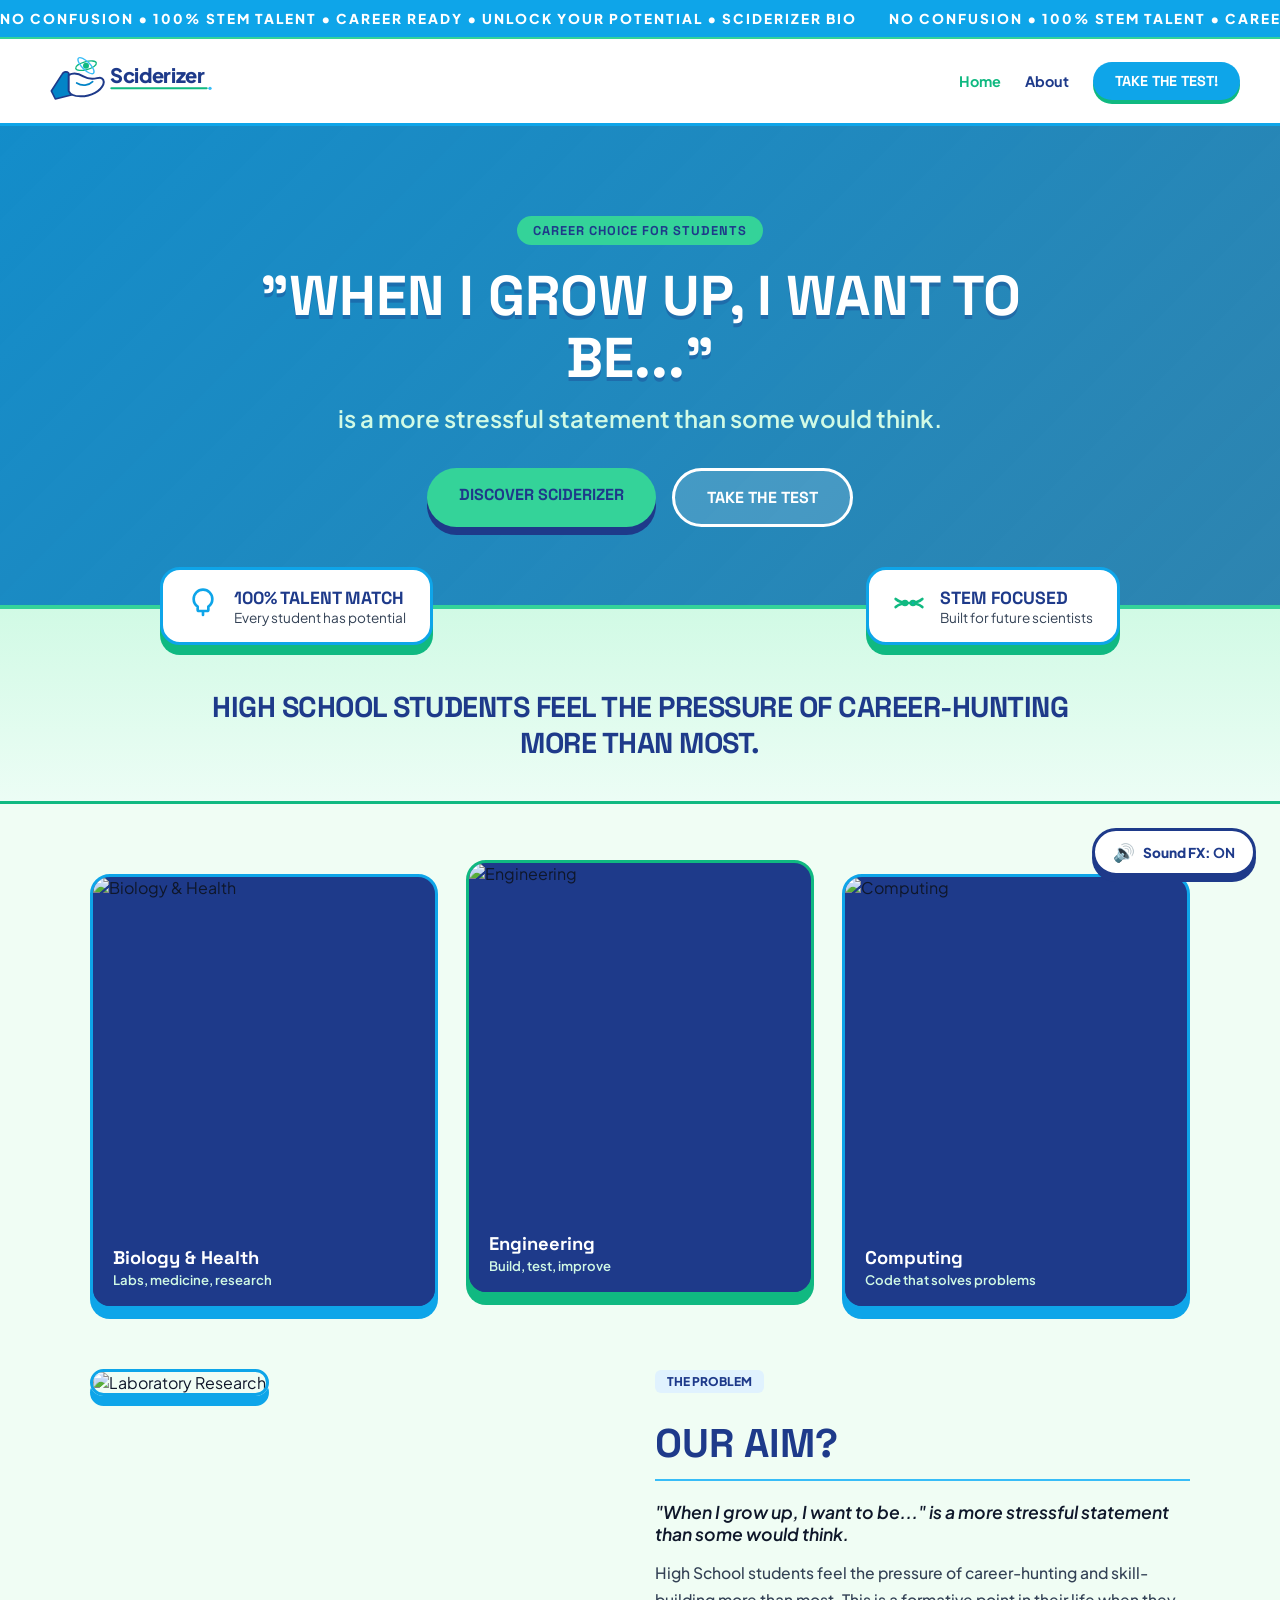
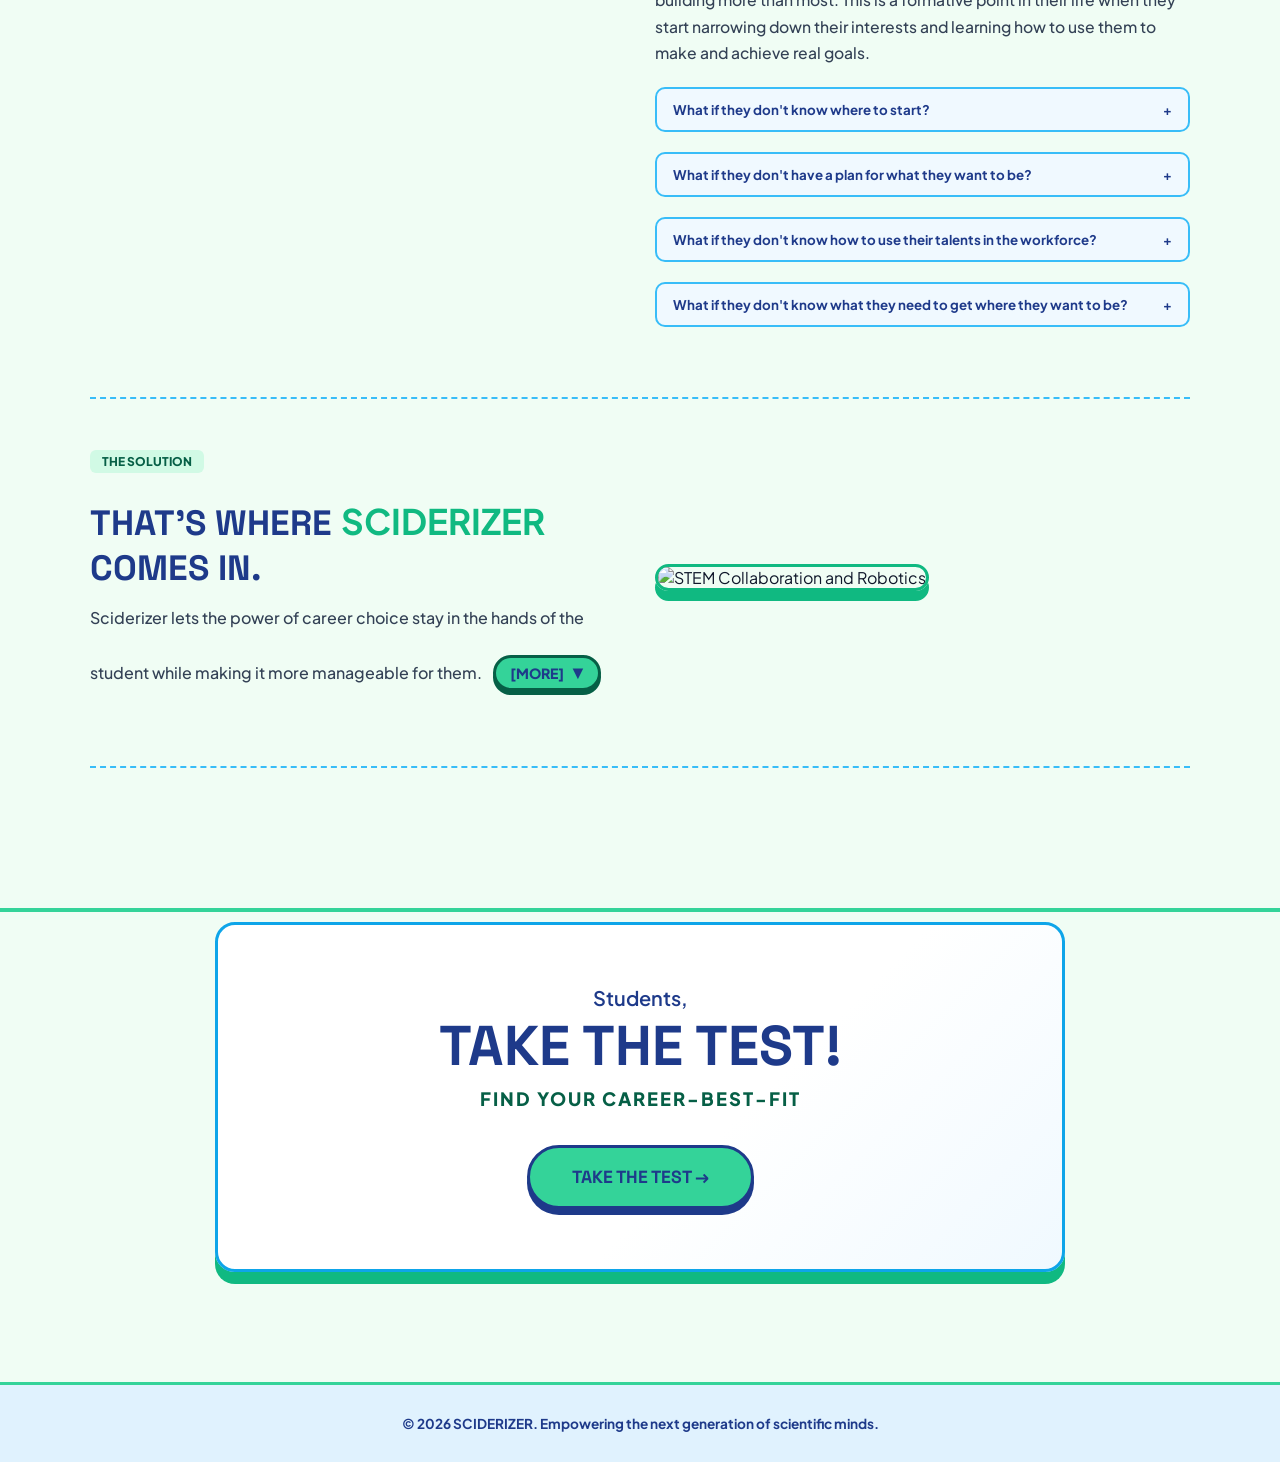
==== index.html @ 5dcacfb7 "Add files via upload" ====
<!DOCTYPE html>
<html lang="en">
<head>
  <meta charset="UTF-8" />
  <meta name="viewport" content="width=device-width, initial-scale=1.0" />
  <title>Sciderizer | Empowering Future STEM Leaders</title>
  <link rel="preconnect" href="https://fonts.googleapis.com">
  <link rel="preconnect" href="https://fonts.gstatic.com" crossorigin>
  <link href="https://fonts.googleapis.com/css2?family=Plus+Jakarta+Sans:ital,wght@0,500;0,600;0,700;0,800;1,600&family=Space+Grotesk:wght@600;700;800&display=swap" rel="stylesheet">
  <link rel="stylesheet" href="style.css" />
  <link rel="icon" type="image/png" href="Screenshot 2026-10-26 103041.png" />
</head>
<body>

<!-- Fixed Header Container -->
<div class="fixed-header-wrapper">
  <!-- Top Marquee Ticker -->
 <div class="ticker-bar">
  <div class="ticker-track">
    <span>NO CONFUSION &bull; 100% STEM TALENT &bull; CAREER READY &bull; UNLOCK YOUR POTENTIAL &bull; SCIDERIZER BIO </span>
    <span>NO CONFUSION &bull; 100% STEM TALENT &bull; CAREER READY &bull; UNLOCK YOUR POTENTIAL &bull; SCIDERIZER BIO </span>
  </div>
</div>
  <!-- Navigation Bar -->
  <header class="navbar">
    <a href="index.html" class="logo-link">
      <div class="logo-wrapper">
        <svg class="sciderizer-logo-svg" viewBox="0 0 320 90" fill="none" xmlns="http://www.w3.org/2000/svg">
          <path d="M 12 60 L 28 35 C 30 31 35 30 38 33 L 42 66 L 18 72 Z" fill="#0284c7" stroke="#1e3a8a" stroke-width="2.5" stroke-linejoin="round"/>
          <path d="M 38 36 C 42 34 50 32 60 38 C 72 45 80 40 85 40 C 89 40 92 45 90 50 C 86 60 72 68 56 68 C 46 68 40 65 38 60 Z" fill="#ffffff" stroke="#1e3a8a" stroke-width="3" stroke-linejoin="round"/>
          <path d="M 50 48 C 58 53 68 52 74 46" stroke="#0284c7" stroke-width="2.5" stroke-linecap="round"/>
          <ellipse cx="64" cy="22" rx="16" ry="6" stroke="#10b981" stroke-width="2" transform="rotate(-15 64 22)"/>
          <ellipse cx="64" cy="22" rx="16" ry="6" stroke="#38bdf8" stroke-width="2" transform="rotate(45 64 22)"/>
          <circle cx="64" cy="22" r="4.5" fill="#10b981"/>
          <text x="100" y="48" font-family="'Space Grotesk', sans-serif" font-weight="800" font-size="30" fill="#1e3a8a" letter-spacing="-0.5">Sciderizer</text>
          <path d="M 102 56 L 245 56" stroke="#10b981" stroke-width="3" stroke-linecap="round"/>
          <circle cx="250" cy="56" r="2.5" fill="#38bdf8"/>
        </svg>
      </div>
    </a>
    <nav class="nav-links">
      <a href="index.html" class="active nav-item">Home</a>
      <a href="about.html" class="nav-item">About</a>
      <a href="test.html" class="btn-nav nav-item">Take the Test!</a>
    </nav>
  </header>
</div>

<!-- Restored Top Hero Header Section -->
<section class="hero-section hero-photo-home">
  <div class="hero-content">
    <div class="pill-badge">CAREER CHOICE FOR STUDENTS</div>
    <h1 class="hero-title">"When I grow up, I want to be..."</h1>
    <p class="hero-subtitle">is a more stressful statement than some would think.</p>
    <div class="hero-cta-group">
      <a href="#about" class="btn btn-primary">Discover Sciderizer</a>
      <a href="test.html" class="btn btn-secondary">Take The Test</a>
    </div>
  </div>
  <!-- Floating Visual Cards with Vector SVG Icons -->
  <div class="floating-cards-container">
    <div class="float-card card-left">
      <div class="float-icon">
        <svg width="32" height="32" viewBox="0 0 24 24" fill="none" stroke="#0ea5e9" stroke-width="2" stroke-linecap="round" stroke-linejoin="round">
          <path d="M9 18h6m-3 3v-3M12 2a7 7 0 0 0-7 7c0 2.38 1.19 4.47 3 5.74V17a1 1 0 0 0 1 1h6a1 1 0 0 0 1-1v-2.26c1.81-1.27 3-3.36 3-5.74a7 7 0 0 0-7-7z"/>
        </svg>
      </div>
      <div>
        <h4>100% Talent Match</h4>
        <p>Every student has potential</p>
      </div>
    </div>
    <div class="float-card card-right">
      <div class="float-icon">
        <svg width="32" height="32" viewBox="0 0 24 24" fill="none" stroke="#10b981" stroke-width="2" stroke-linecap="round" stroke-linejoin="round">
          <path d="M2 15c6.667-6 13.333 0 20-6M2 9c6.667 6 13.333 0 20 6"/>
          <circle cx="9" cy="12" r="1.5" fill="#10b981"/>
          <circle cx="15" cy="12" r="1.5" fill="#0ea5e9"/>
        </svg>
      </div>
      <div>
        <h4>STEM Focused</h4>
        <p>Built for future scientists</p>
      </div>
    </div>
  </div>
</section>

<!-- Banner Divider -->
<div class="highlight-banner">
  <h2>HIGH SCHOOL STUDENTS FEEL THE PRESSURE OF CAREER-HUNTING MORE THAN MOST.</h2>
</div>

<section class="photo-strip"><div class="container"><div class="photo-grid">
<figure class="photo-tile"><img src="https://images.unsplash.com/photo-1532187863486-abf9dbad1b69?auto=format&fit=crop&w=700&q=80" alt="Biology &amp; Health" loading="lazy" /><figcaption>Biology &amp; Health<small>Labs, medicine, research</small></figcaption></figure>
<figure class="photo-tile"><img src="https://images.unsplash.com/photo-1581092160607-ee22621dd758?auto=format&fit=crop&w=700&q=80" alt="Engineering" loading="lazy" /><figcaption>Engineering<small>Build, test, improve</small></figcaption></figure>
<figure class="photo-tile"><img src="https://images.unsplash.com/photo-1526374965328-7f61d4dc18c5?auto=format&fit=crop&w=700&q=80" alt="Computing" loading="lazy" /><figcaption>Computing<small>Code that solves problems</small></figcaption></figure>
</div></div></section>

<!-- Main Content Section with Restored Info & Split Layout -->
<main id="about" class="main-content" style="padding-top: 60px;">
  <div class="container">

    <!-- Row 1: Left Image + "Our Aim?" Content with Full Q&A Dropdowns -->
    <div class="mission-grid" style="align-items: flex-start; margin-bottom: 60px;">
      <div style="width: 100%;">
        <img 
          src="https://images.unsplash.com/photo-1532094349884-543bc11b234d?auto=format&fit=crop&w=800&q=80" 
          alt="Laboratory Research" 
          style="width: 100%; border-radius: var(--radius-card); border: 3px solid var(--color-blue-primary); box-shadow: var(--shadow-barebells); object-fit: cover; height: 380px;" 
        />
      </div>
      <div>
        <span class="card-tag">THE PROBLEM</span>
        <h1 style="font-size: 2.5rem; color: var(--color-blue-dark); border-bottom: 2px solid var(--color-blue-light); padding-bottom: 10px; margin: 10px 0 20px;">
          Our Aim?
        </h1>
        <p style="font-style: italic; font-weight: 600; font-size: 1.1rem; color: var(--text-dark); margin-bottom: 15px;">
          "When I grow up, I want to be..." is a more stressful statement than some would think.
        </p>
        <p style="font-size: 0.98rem; line-height: 1.7; color: var(--text-muted); font-weight: 500; margin-bottom: 20px;">
          High School students feel the pressure of career-hunting and skill-building more than most. This is a formative point in their life when they start narrowing down their interests and learning how to use them to make and achieve real goals.
        </p>

        <!-- Interactive Questions Restored -->
        <div class="interactive-questions">
          <button class="q-toggle" onclick="toggleAnswer(this)">
            <span>What if they don't know where to start?</span>
            <span class="plus">+</span>
          </button>
          <div class="q-answer">Sciderizer breaks down overwhelming STEM fields into bite-sized, actionable milestones designed specifically for high school students.</div>

          <button class="q-toggle" onclick="toggleAnswer(this)">
            <span>What if they don't have a plan for what they want to be?</span>
            <span class="plus">+</span>
          </button>
          <div class="q-answer">Our platform lets students explore career options dynamically without committing blindly before discovering their passion.</div>

          <button class="q-toggle" onclick="toggleAnswer(this)">
            <span>What if they don't know how to use their talents in the workforce?</span>
            <span class="plus">+</span>
          </button>
          <div class="q-answer">We map natural problem-solving tendencies to real-world industrial and biological workforce applications.</div>

          <button class="q-toggle" onclick="toggleAnswer(this)">
            <span>What if they don't know what they need to get where they want to be?</span>
            <span class="plus">+</span>
          </button>
          <div class="q-answer">Sciderizer outlines clear step-by-step pathways including coursework, skill-building, and entry points.</div>
        </div>
      </div>
    </div>

    <hr style="border: 0; border-top: 2px dashed var(--color-blue-light); margin: 50px 0;" />

    <!-- Row 2: Left Solution Text + Right Image -->
    <div class="mission-grid" style="align-items: center; margin-bottom: 60px;">
      <div>
        <span class="card-tag green-tag">THE SOLUTION</span>
        <h2 style="font-size: 2.2rem; color: var(--color-blue-dark); margin: 10px 0 15px;">
          That's where <span class="text-highlight">Sciderizer</span> comes in.
        </h2>
        <p style="font-size: 1rem; line-height: 1.6; color: var(--text-muted); font-weight: 500; margin-bottom: 15px;">
          Sciderizer lets the power of career choice stay in the hands of the student while making it more manageable for them.
          <button id="readMoreBtn" class="barebells-btn" style="padding: 6px 14px; font-size: 0.88rem; margin-left: 8px;">
            <span id="btnText">[more]</span>
            <span class="arrow-icon">&#9660;</span>
          </button>
        </p>
        
        <div id="expandedText" class="expandable-box">
          <div class="inner-quote">
            <p>"The minds behind Sciderizer believe that every student in science, no matter how lost or confused, have the potential to advance science. Every student in STEM has a useful talent--they might just need to know where to put it."</p>
          </div>
        </div>
      </div>
      <div style="width: 100%;">
        <img 
          src="https://images.unsplash.com/photo-1581092160607-ee22621dd758?auto=format&fit=crop&w=800&q=80" 
          alt="STEM Collaboration and Robotics" 
          style="width: 100%; border-radius: var(--radius-card); border: 3px solid var(--color-green-primary); box-shadow: var(--shadow-green); object-fit: cover; height: 350px;" 
        />
      </div>
    </div>

    <hr style="border: 0; border-top: 2px dashed var(--color-blue-light); margin: 50px 0;" />

  </div>
</main>

<!-- Direct CTA Section -->
<section id="test-section" class="test-portal-section" style="background: transparent; padding-top: 10px;">
  <div class="container">
    <div class="test-card-frame">
      <div class="test-subheading">Students,</div>
      <h2 class="test-main-title">Take the Test!</h2>
      <p class="test-description">FIND YOUR CAREER-BEST-FIT</p>
      <a href="test.html" class="test-start-btn">TAKE THE TEST &rarr;</a>
    </div>
  </div>
</section>

<!-- Footer -->
<footer class="footer">
  <div class="container">
    <p>&copy; 2026 SCIDERIZER. Empowering the next generation of scientific minds.</p>
  </div>
</footer>

<script src="sound.js"></script>
<script>
  const readMoreBtn = document.getElementById('readMoreBtn');
  const expandedText = document.getElementById('expandedText');
  const btnText = document.getElementById('btnText');

  if (readMoreBtn) {
    readMoreBtn.addEventListener('click', () => {
      expandedText.classList.toggle('active');
      readMoreBtn.classList.toggle('active');
      if (expandedText.classList.contains('active')) {
        btnText.textContent = '[show less]';
      } else {
        btnText.textContent = '[more]';
      }
    });
  }

  function toggleAnswer(element) {
    const answer = element.nextElementSibling;
    element.classList.toggle('open');
    if (answer.style.maxHeight) {
      answer.style.maxHeight = null;
      element.querySelector('.plus').textContent = '+';
    } else {
      answer.style.maxHeight = answer.scrollHeight + "px";
      element.querySelector('.plus').textContent = '-';
    }
  }
</script>
</body>
</html>
---- style.css ----
/* SCIDERIZER UNIFIED STYLESHEET (style.css) */
:root {
  /* Blue Palette */
  --color-blue-dark: #1e3a8a;
  --color-blue-navy: #0284c7;
  --color-blue-primary: #0ea5e9;
  --color-blue-light: #38bdf8;
  --color-blue-bg: #e0f2fe;
  --color-blue-soft: #f0f9ff;
  
  /* Accent Greens */
  --color-green-dark: #065f46;
  --color-green-primary: #10b981;
  --color-green-mint: #34d399;
  --color-green-soft: #d1fae5;
  
  /* Canvas & Surfaces */
  --bg-primary: #f0fdf4;
  --surface-white: #ffffff;
  --text-dark: #0f172a;
  --text-muted: #334155;
  
  /* Borders & Shadows */
  --radius-pill: 50px;
  --radius-card: 20px;
  --shadow-barebells: 0 10px 0px #0ea5e9;
  --shadow-green: 0 10px 0px #10b981;
  --transition: all 0.25s cubic-bezier(0.175, 0.885, 0.32, 1.275);
  --header-h: 110px;
}

html {
  -webkit-text-size-adjust: 100%;
  text-size-adjust: 100%;
  scroll-behavior: smooth;
  scroll-padding-top: calc(var(--header-h, 110px) + 12px);
}

img {
  max-width: 100%;
}

/* Base Setup & Reset */
* {
  box-sizing: border-box;
  margin: 0;
  padding: 0;
  font-family: 'Plus Jakarta Sans', sans-serif;
}

h1, h2, h3, h4, .logo, .ticker-bar, .barebells-btn, .test-main-title,
.test-start-btn, .btn-pill, .tab-btn, .btn, .btn-nav {
  font-family: 'Space Grotesk', sans-serif;
  text-transform: uppercase;
}

body {
  background-color: var(--bg-primary);
  color: var(--text-dark);
  overflow-x: hidden;
  padding-top: var(--header-h, 110px);
}

a {
  text-decoration: none;
  color: inherit;
}

.hidden {
  display: none !important;
}

.container, .content-container {
  max-width: 1140px;
  margin: 0 auto;
  padding: 0 20px;
}

/* 1. Fixed Header Area & Marquee Ticker */
.fixed-header-wrapper {
  position: fixed;
  top: 0;
  left: 0;
  width: 100%;
  z-index: 1000;
  background: var(--surface-white);
}

.ticker-bar, .announcement-marquee {
  background: var(--color-blue-primary);
  color: #ffffff;
  padding: 10px 0;
  font-size: 0.85rem;
  font-weight: 800;
  letter-spacing: 2px;
  overflow: hidden;
  white-space: nowrap;
  border-bottom: 2px solid var(--color-green-mint);
  display: flex;
  width: 100%;
}

.ticker-track, .marquee-track {
  display: flex;
  width: max-content;
  flex-shrink: 0;
  animation: marquee-infinite 20s linear infinite;
}

.ticker-track span, .marquee-track span {
  display: inline-block;
  padding-right: 2rem;
  white-space: nowrap;
}

/* Smooth Infinite Loop Keyframe */
@keyframes marquee-infinite {
  0% {
    transform: translateX(0%);
  }
  100% {
    transform: translateX(-50%);
  }
}

/* 2. Fixed Navigation Bar */
.navbar {
  display: flex;
  justify-content: space-between;
  align-items: center;
  flex-wrap: wrap;
  gap: 8px 16px;
  padding: 12px 40px;
  background: var(--surface-white);
  border-bottom: 3px solid var(--color-blue-primary);
}

.logo-link {
  text-decoration: none;
  display: inline-block;
}

.logo-wrapper {
  display: flex;
  align-items: center;
  transition: transform 0.3s ease;
}

.logo-wrapper:hover {
  transform: scale(1.02);
}

.sciderizer-logo-svg {
  width: 220px;
  height: 60px;
  display: block;
}

nav, .nav-links {
  display: flex;
  align-items: center;
  gap: 24px;
}

nav a, .nav-links a {
  text-decoration: none;
  color: var(--color-blue-dark);
  font-weight: 700;
  font-size: 0.9rem;
  transition: var(--transition);
  position: relative;
}

nav a:hover, .nav-links a:hover, .nav-links a.active {
  color: var(--color-green-primary);
}

/* Glow Effect on Hover for Buttons & Interactive Links */
button, .btn, .btn-pill, .btn-nav, .opt, .tab-btn, .test-start-btn, .program-btn {
  transition: var(--transition);
}

button:hover, .btn:hover, .btn-pill:hover, .btn-nav:hover, .opt:hover, .tab-btn:hover, .test-start-btn:hover, .program-btn:hover {
  box-shadow: 0 0 15px rgba(56, 189, 248, 0.75), 0 0 25px rgba(16, 185, 129, 0.5);
}

/* Buttons & Pills */
.btn-nav {
  background: var(--color-blue-primary);
  color: #ffffff !important;
  padding: 10px 22px;
  border-radius: var(--radius-pill);
  box-shadow: 0 4px 0 var(--color-green-primary);
}

.btn-nav:hover {
  transform: translateY(-2px);
  box-shadow: 0 6px 0 var(--color-green-primary), 0 0 15px rgba(56, 189, 248, 0.8);
}

.btn-pill {
  font-family: 'Space Grotesk', sans-serif;
  font-weight: 800;
  font-size: 0.95rem;
  padding: 12px 26px;
  border-radius: var(--radius-pill);
  display: inline-block;
  cursor: pointer;
  border: none;
  transition: var(--transition);
  text-align: center;
}

.btn-cyan {
  background-color: var(--color-blue-primary);
  color: #ffffff;
  box-shadow: 0 4px 0 var(--color-green-primary);
}

.btn-green {
  background-color: var(--color-green-mint);
  color: var(--color-blue-dark);
  box-shadow: 0 4px 0 var(--color-blue-dark);
}

.btn-outline-white {
  border: 3px solid #ffffff;
  color: #ffffff;
  background: rgba(255, 255, 255, 0.15);
}

.btn-pill:hover {
  transform: translateY(-2px);
}

.btn-full {
  width: 100%;
}

/* 3. Hero Section */
.hero-section {
  position: relative;
  padding: 90px 20px 100px;
  background: linear-gradient(135deg, #0284c7 0%, #0369a1 100%);
  color: white;
  text-align: center;
  border-bottom: 4px solid var(--color-green-mint);
}

.hero-container, .hero-content {
  max-width: 900px;
  margin: 0 auto;
}

.pill-badge, .pill-tag-green {
  display: inline-block;
  background: var(--color-green-mint);
  color: var(--color-blue-dark);
  font-weight: 800;
  font-size: 0.8rem;
  padding: 6px 16px;
  border-radius: var(--radius-pill);
  margin-bottom: 20px;
  letter-spacing: 1px;
  font-family: 'Space Grotesk', sans-serif;
}

.hero-title {
  font-size: clamp(2rem, 6vw, 3.5rem);
  font-weight: 800;
  line-height: 1.1;
  color: var(--surface-white);
  max-width: 900px;
  margin: 0 auto;
}

.hero-subtitle {
  font-size: clamp(1.1rem, 3vw, 1.5rem);
  color: var(--color-green-soft);
  margin-top: 15px;
  font-weight: 600;
}

.hero-quote {
  font-size: clamp(1rem, 2.5vw, 1.25rem);
  font-weight: 600;
  line-height: 1.5;
  margin: 1.5rem 0 2rem;
  color: var(--color-green-soft);
}

.hero-quote cite {
  display: block;
  font-style: normal;
  font-weight: 700;
  margin-top: 0.5rem;
  color: var(--color-green-mint);
}

.hero-cta-group, .hero-actions {
  margin-top: 35px;
  display: flex;
  flex-wrap: wrap;
  justify-content: center;
  gap: 16px;
}

.btn {
  padding: 16px 32px;
  border-radius: var(--radius-pill);
  text-decoration: none;
  font-weight: 800;
  font-size: 1rem;
  font-family: 'Space Grotesk', sans-serif;
  transition: var(--transition);
}

.btn-primary {
  background: var(--color-green-mint);
  color: var(--color-blue-dark);
  box-shadow: 0 8px 0px var(--color-blue-dark);
}

.btn-primary:hover {
  transform: translateY(-4px);
  box-shadow: 0 12px 0px var(--color-blue-dark);
}

.btn-secondary {
  background: rgba(255, 255, 255, 0.15);
  color: var(--surface-white);
  border: 3px solid #ffffff;
}

.btn-secondary:hover {
  background: #ffffff;
  color: var(--color-blue-dark);
}

/* Floating Badges */
.floating-cards-container {
  display: flex;
  justify-content: space-between;
  max-width: 1000px;
  margin: 40px auto -140px;
  position: relative;
  z-index: 10;
  padding: 0 20px;
}

.float-card {
  background: var(--surface-white);
  color: var(--color-blue-dark);
  padding: 16px 24px;
  border-radius: var(--radius-card);
  border: 3px solid var(--color-blue-primary);
  box-shadow: var(--shadow-green);
  display: flex;
  align-items: center;
  gap: 15px;
  text-align: left;
}

.float-icon {
  font-size: 2rem;
}

.float-card h4 {
  font-weight: 800;
  font-size: 1.1rem;
}

.float-card p {
  font-size: 0.85rem;
  color: var(--text-muted);
}

/* 4. Banner Divider */
.highlight-banner {
  background: var(--color-green-soft);
  color: var(--color-blue-dark);
  padding: 80px 20px 40px;
  text-align: center;
  border-bottom: 3px solid var(--color-green-primary);
}

.highlight-banner h2 {
  font-size: clamp(1.2rem, 3.5vw, 1.8rem);
  max-width: 900px;
  margin: 0 auto;
  letter-spacing: -0.5px;
}

/* 5. Main Content, Mission & Cards */
.main-content, .mission-section {
  padding: 90px 0;
}

.mission-grid {
  display: grid;
  grid-template-columns: 1fr 1fr;
  gap: 30px;
}

.cards-stack {
  display: flex;
  flex-direction: column;
  gap: 1.5rem;
  margin-bottom: 3rem;
}

.card-box, .content-card {
  background: var(--surface-white);
  border: 3px solid var(--color-blue-primary);
  border-radius: var(--radius-card);
  padding: 40px;
  box-shadow: var(--shadow-barebells);
}

.solution-card, .highlight-card {
  border-color: var(--color-green-primary);
  box-shadow: var(--shadow-green);
}

.card-tag {
  display: inline-block;
  background: var(--color-blue-bg);
  color: var(--color-blue-dark);
  font-weight: 800;
  font-size: 0.75rem;
  padding: 4px 12px;
  border-radius: 6px;
  margin-bottom: 15px;
}

.green-tag {
  background: var(--color-green-soft);
  color: var(--color-green-dark);
}

.card-box h2, .card-box h3 {
  font-size: clamp(1.4rem, 3.5vw, 2rem);
  line-height: 1.15;
  color: var(--color-blue-dark);
  margin-bottom: 15px;
}

.text-highlight {
  color: var(--color-green-primary);
}

.card-desc, .card-text {
  font-size: 1.05rem;
  font-weight: 600;
  color: var(--text-dark);
  line-height: 1.7;
}

.bold-text {
  font-weight: 800;
  font-size: 1.2rem;
  color: var(--color-blue-dark);
}

/* Accordion QA Toggle */
.interactive-questions {
  margin-top: 20px;
  display: flex;
  flex-direction: column;
  gap: 10px;
}

.q-toggle {
  width: 100%;
  background: var(--color-blue-soft);
  border: 2px solid var(--color-blue-light);
  color: var(--color-blue-dark);
  padding: 12px 16px;
  border-radius: 10px;
  font-weight: 700;
  text-align: left;
  display: flex;
  justify-content: space-between;
  align-items: center;
  cursor: pointer;
}

.q-answer {
  max-height: 0;
  overflow: hidden;
  transition: max-height 0.3s ease;
  padding: 0 12px;
  font-size: 0.95rem;
  color: var(--text-muted);
  line-height: 1.5;
}

/* Expandable Read More */
.barebells-btn {
  margin-top: 25px;
  background: var(--color-green-mint);
  border: 3px solid var(--color-green-dark);
  color: var(--color-blue-dark);
  padding: 12px 24px;
  border-radius: var(--radius-pill);
  font-weight: 800;
  font-size: 0.95rem;
  cursor: pointer;
  display: inline-flex;
  align-items: center;
  gap: 8px;
  box-shadow: 0 4px 0 var(--color-green-dark);
  transition: var(--transition);
}

.barebells-btn:hover {
  transform: translateY(-2px);
  box-shadow: 0 6px 0 var(--color-green-dark);
}

.arrow-icon {
  transition: transform 0.3s ease;
  font-weight: bold;
}

.barebells-btn.active .arrow-icon {
  transform: rotate(180deg);
}

.expandable-box {
  max-height: 0;
  overflow: hidden;
  transition: max-height 0.4s ease, opacity 0.3s ease;
  opacity: 0;
}

.expandable-box.active {
  max-height: 600px;
  opacity: 1;
  margin-top: 20px;
}

.inner-quote {
  background: var(--color-green-soft);
  border: 2px solid var(--color-green-primary);
  padding: 18px;
  border-radius: 14px;
  font-size: 0.95rem;
  color: var(--color-green-dark);
  font-weight: 600;
}

/* Take The Test Portal Section */
.test-portal-section {
  padding: 90px 0 110px;
  background: var(--color-blue-bg);
  border-top: 4px solid var(--color-green-mint);
}

.test-card-frame {
  background: var(--surface-white);
  border: 3px solid var(--color-blue-primary);
  border-radius: var(--radius-card);
  padding: 60px 40px;
  text-align: center;
  box-shadow: 0 12px 0px var(--color-green-primary);
  max-width: 850px;
  margin: 0 auto;
}

.test-subheading {
  font-size: 1.25rem;
  color: var(--color-blue-dark);
  font-weight: 600;
  margin-bottom: 5px;
}

.test-main-title {
  font-size: clamp(2.2rem, 7vw, 3.5rem);
  font-weight: 800;
  color: var(--color-blue-dark);
  line-height: 1.1;
  margin-bottom: 10px;
}

.test-description {
  font-size: 1.15rem;
  font-weight: 800;
  color: var(--color-green-dark);
  letter-spacing: 2px;
  margin-bottom: 35px;
}

.test-start-btn {
  display: inline-block;
  text-decoration: none;
  background: var(--color-green-mint);
  color: var(--color-blue-dark);
  border: 3px solid var(--color-blue-dark);
  padding: 18px 42px;
  border-radius: var(--radius-pill);
  font-size: 1.1rem;
  font-weight: 800;
  font-family: 'Space Grotesk', sans-serif;
  box-shadow: 0 6px 0 var(--color-blue-dark);
  transition: var(--transition);
}

.test-start-btn:hover {
  transform: translateY(-4px);
  box-shadow: 0 10px 0 var(--color-blue-dark);
  background: #ffffff;
}

/* 6. RECOMMENDED PROGRAMS SECTION */
.programs-section {
  padding: 90px 0;
  background: var(--bg-primary);
}

.section-title-wrap {
  text-align: center;
  margin-bottom: 40px;
}

.section-title-wrap h2 {
  font-size: clamp(1.7rem, 5vw, 2.5rem);
  color: var(--color-blue-dark);
  margin-top: 10px;
}

.section-title-wrap p {
  color: var(--text-muted);
  font-size: 1.1rem;
  font-weight: 600;
  max-width: 700px;
  margin: 10px auto 0;
}

.filter-tabs {
  display: flex;
  justify-content: center;
  flex-wrap: wrap;
  gap: 12px;
  margin-bottom: 40px;
}

.tab-btn {
  background: var(--surface-white);
  border: 2px solid var(--color-blue-primary);
  color: var(--color-blue-dark);
  padding: 10px 22px;
  border-radius: var(--radius-pill);
  font-weight: 800;
  font-size: 0.9rem;
  cursor: pointer;
  transition: var(--transition);
}

.tab-btn:hover, .tab-btn.active {
  background: var(--color-green-mint);
  border-color: var(--color-green-dark);
  color: var(--color-blue-dark);
  box-shadow: 0 4px 0 var(--color-blue-dark);
}

.programs-grid {
  display: grid;
  grid-template-columns: repeat(auto-fit, minmax(min(100%, 320px), 1fr));
  gap: 30px;
}

.program-card {
  background: var(--surface-white);
  border: 3px solid var(--color-blue-primary);
  border-radius: var(--radius-card);
  overflow: hidden;
  display: flex;
  flex-direction: column;
  box-shadow: var(--shadow-barebells);
  transition: var(--transition);
}

.program-card:hover {
  transform: translateY(-6px);
  box-shadow: 0 14px 0 var(--color-green-primary);
  border-color: var(--color-green-primary);
}

.program-img {
  width: 100%;
  height: 180px;
  object-fit: cover;
  border-bottom: 3px solid var(--color-blue-primary);
}

.program-type {
  align-self: flex-start;
  margin: 16px 20px 0;
  background: var(--color-blue-bg);
  color: var(--color-blue-dark);
  font-size: 0.75rem;
  font-weight: 800;
  padding: 4px 10px;
  border-radius: 6px;
  font-family: 'Space Grotesk', sans-serif;
}

.program-card h3 {
  font-size: 1.35rem;
  color: var(--color-blue-dark);
  margin: 10px 20px 8px;
  line-height: 1.25;
}

.program-desc {
  font-size: 0.92rem;
  color: var(--text-muted);
  line-height: 1.5;
  margin: 0 20px 16px;
  flex-grow: 1;
}

.program-details {
  display: flex;
  flex-wrap: wrap;
  gap: 10px;
  margin: 0 20px 16px;
  font-size: 0.8rem;
  font-weight: 700;
  color: var(--color-blue-dark);
}

.program-details span {
  background: var(--color-blue-soft);
  padding: 4px 10px;
  border-radius: 6px;
  border: 1px solid var(--color-blue-light);
}

.program-btn {
  margin: 0 20px 20px;
  background: var(--color-green-mint);
  color: var(--color-blue-dark);
  text-align: center;
  padding: 12px;
  border-radius: var(--radius-pill);
  font-weight: 800;
  font-family: 'Space Grotesk', sans-serif;
  border: 2px solid var(--color-blue-dark);
  box-shadow: 0 4px 0 var(--color-blue-dark);
  transition: var(--transition);
}

.program-btn:hover {
  background: var(--surface-white);
  transform: translateY(-2px);
  box-shadow: 0 6px 0 var(--color-blue-dark);
}

.growth-banner {
  margin-top: 50px;
  background: var(--color-green-soft);
  border: 3px solid var(--color-green-primary);
  border-radius: var(--radius-card);
  padding: 24px;
  text-align: center;
  color: var(--color-green-dark);
  font-size: 1.1rem;
}

/* Graphics Section */
.graphics-container {
  background-color: var(--surface-white);
  border-radius: var(--radius-card);
  padding: 2.5rem 2rem;
  text-align: center;
  margin-bottom: 3rem;
  border: 3px solid var(--color-blue-primary);
  box-shadow: var(--shadow-barebells);
}

.section-lead {
  font-size: 1.15rem;
  font-weight: 700;
  margin-bottom: 2rem;
  color: var(--color-blue-dark);
}

.graphics-row {
  display: flex;
  flex-wrap: wrap;
  justify-content: center;
  gap: 2rem;
}

.graphic-item {
  width: 90px;
  height: 90px;
  background-color: var(--color-blue-soft);
  border: 2px solid var(--color-blue-light);
  border-radius: 16px;
  display: flex;
  align-items: center;
  justify-content: center;
  color: var(--color-blue-dark);
}

.graphic-item svg {
  width: 45px;
  height: 45px;
}

/* Test Page Dynamic Styles */
.test-hero {
  padding: 60px 20px 50px;
  background: linear-gradient(135deg, #0284c7 0%, #0369a1 100%);
  color: #fff;
  text-align: center;
  border-bottom: 4px solid var(--color-green-mint);
}

.test-hero h1 {
  font-size: clamp(1.7rem, 5vw, 2.6rem);
  font-weight: 800;
  line-height: 1.1;
}

.test-hero p {
  color: var(--color-green-soft);
  font-weight: 600;
  margin-top: 12px;
  font-size: 1.1rem;
}

.test-section {
  padding: 70px 0 90px;
}

.test-wrap {
  max-width: 760px;
  margin: 0 auto;
}

.progress-meta {
  display: flex;
  justify-content: space-between;
  font-family: 'Space Grotesk', sans-serif;
  font-weight: 800;
  color: var(--color-blue-dark);
  font-size: 1.05rem;
  margin-bottom: 8px;
}

.progress-track {
  height: 16px;
  background: var(--color-blue-bg);
  border: 3px solid var(--color-blue-primary);
  border-radius: var(--radius-pill);
  overflow: hidden;
  margin-bottom: 30px;
}

.progress-fill {
  height: 100%;
  width: 0;
  background: var(--color-green-mint);
  transition: width 0.3s ease;
}

.question-text {
  font-size: clamp(1.2rem, 3.5vw, 1.6rem) !important;
  text-transform: none !important;
}

.options {
  display: flex;
  flex-direction: column;
  gap: 12px;
  margin-top: 20px;
}

.opt {
  background: var(--color-blue-soft);
  border: 2px solid var(--color-blue-light);
  color: var(--color-blue-dark);
  padding: 16px 18px;
  border-radius: 12px;
  font-weight: 700;
  font-size: 1rem;
  cursor: pointer;
  text-align: left;
  transition: var(--transition);
}

.opt:hover {
  background: var(--color-blue-primary);
  color: #fff;
  transform: translateY(-2px);
}

.opt.selected {
  background: var(--color-green-soft);
  border-color: var(--color-green-primary);
  color: var(--color-green-dark);
}

.test-nav {
  margin-top: 28px;
  display: flex;
  justify-content: space-between;
}

.btn-back {
  background: transparent;
  border: 3px solid var(--color-blue-primary);
  color: var(--color-blue-dark);
  cursor: pointer;
  padding: 12px 24px;
}

.btn-back:hover {
  background: var(--color-blue-primary);
  color: #fff;
}

.btn-back:disabled {
  opacity: 0.4;
  cursor: default;
}

.pie-slice {
  cursor: pointer;
  transition: transform 0.2s ease;
  stroke: #fff;
  stroke-width: 3;
}

.pie-slice:hover, .pie-slice.sel {
  transform: translate(var(--tx), var(--ty));
}

.pie-info {
  margin-top: 16px;
  text-align: left;
  background: var(--color-blue-soft);
  border: 2px solid var(--color-blue-light);
  border-radius: 14px;
  padding: 16px;
  color: var(--color-blue-dark);
}

.pie-info h4 {
  font-family: 'Space Grotesk', sans-serif;
  text-transform: uppercase;
  font-size: 1.1rem;
  margin-bottom: 6px;
}

.pie-info p {
  font-weight: 600;
  font-size: 0.92rem;
  color: var(--text-muted);
}

.pie-info ul {
  margin: 8px 0 0 18px;
  font-weight: 700;
  font-size: 0.9rem;
}

.results-grid .card-box {
  padding: 28px;
}

#resTitle {
  font-size: clamp(1.7rem, 5vw, 2.4rem) !important;
}

#results > * {
  margin-top: 30px;
}

#results > :first-child {
  margin-top: 0;
}

#confetti {
  position: fixed;
  inset: 0;
  pointer-events: none;
  z-index: 2000;
  width: 100vw;
  height: 100vh;
}

.result-hero {
  text-align: center;
}

.match-emoji {
  font-size: 4rem;
  animation: bob 2s ease-in-out infinite;
}

@keyframes bob {
  0%, 100% { transform: translateY(0); }
  50% { transform: translateY(-10px); }
}

.match-sub {
  font-family: 'Space Grotesk', sans-serif;
  font-weight: 800;
  color: var(--color-green-primary);
  letter-spacing: 1px;
  text-transform: uppercase;
  margin-bottom: 12px;
}

.results-grid {
  display: grid;
  grid-template-columns: 1fr 1fr;
  gap: 30px;
}

.chart-box {
  text-align: center;
}

.chart-box svg {
  max-width: 100%;
  height: auto;
}

.radar-shape {
  transform-origin: 150px 150px;
  animation: popIn 0.8s ease;
}

.legend {
  display: flex;
  flex-wrap: wrap;
  justify-content: center;
  gap: 8px 14px;
  margin-top: 10px;
  font-size: 0.8rem;
  font-weight: 800;
  color: var(--color-blue-dark);
}

.legend i {
  display: inline-block;
  width: 12px;
  height: 12px;
  border-radius: 4px;
  margin-right: 5px;
  vertical-align: -1px;
}

.rec-heading {
  font-size: 2rem;
  text-align: center;
  color: var(--color-blue-dark);
}

.rec-grid {
  display: grid;
  grid-template-columns: repeat(auto-fit, minmax(min(100%, 240px), 1fr));
  gap: 22px;
  margin-top: 20px;
}

.rec-card {
  background: var(--surface-white);
  border: 3px solid var(--color-blue-primary);
  border-radius: var(--radius-card);
  padding: 24px;
  box-shadow: 0 8px 0 var(--color-blue-light);
  transition: var(--transition);
}

.rec-card:hover {
  transform: translateY(-6px);
  box-shadow: 0 14px 0 var(--color-green-mint);
}

.rec-card .ic {
  font-size: 2rem;
}

.rec-card h4 {
  font-family: 'Space Grotesk', sans-serif;
  text-transform: uppercase;
  color: var(--color-blue-dark);
  margin: 6px 0 10px;
  font-size: 1.05rem;
}

.rec-card ul {
  margin-left: 18px;
  color: var(--text-muted);
  font-weight: 600;
  font-size: 0.92rem;
  line-height: 1.6;
}

.rec-unlocked-card {
  text-align: center;
  padding: 40px 20px;
}

.chips {
  display: flex;
  flex-wrap: wrap;
  gap: 8px;
  margin-top: 12px;
}

.chip {
  background: var(--color-green-soft);
  color: var(--color-green-dark);
  border: 2px solid var(--color-green-primary);
  border-radius: var(--radius-pill);
  padding: 5px 14px;
  font-weight: 800;
  font-size: 0.85rem;
}

.rank-row {
  margin-top: 16px;
}

.rank-label {
  display: flex;
  justify-content: space-between;
  font-weight: 800;
  color: var(--color-blue-dark);
  font-size: 0.9rem;
  margin-bottom: 4px;
}

.rank-bar {
  height: 14px;
  background: var(--color-blue-bg);
  border-radius: var(--radius-pill);
  overflow: hidden;
}

.rank-bar div {
  height: 100%;
  background: var(--color-blue-primary);
  border-radius: var(--radius-pill);
  transition: width 0.6s ease;
}

.rank-row.top .rank-bar div {
  background: var(--color-green-primary);
}

.result-actions {
  margin-top: 30px;
  display: flex;
  gap: 14px;
  flex-wrap: wrap;
}

/* Footer */
.footer {
  background: var(--color-blue-bg);
  color: var(--color-blue-dark);
  text-align: center;
  padding: 30px 20px;
  border-top: 3px solid var(--color-green-mint);
  font-size: 0.85rem;
  font-weight: 700;
}

/* ===== VISUAL UPGRADE LAYER ===== */
.hero-section{background:linear-gradient(135deg,rgba(2,132,199,.93),rgba(3,105,161,.82)),var(--hero-img,none) center/cover no-repeat}
.hero-photo-home{--hero-img:url('https://images.unsplash.com/photo-1532187863486-abf9dbad1b69?auto=format&fit=crop&w=1600&q=80')}
.hero-photo-about{--hero-img:url('https://images.unsplash.com/photo-1507668077129-56e32842fceb?auto=format&fit=crop&w=1600&q=80')}
.hero-photo-recs{--hero-img:url('https://images.unsplash.com/photo-1523240795612-9a054b0db644?auto=format&fit=crop&w=1600&q=80')}
.hero-title{text-shadow:0 4px 0 rgba(30,58,138,.35)}

.photo-strip{padding:70px 0 0}
.photo-grid{display:grid;grid-template-columns:repeat(3,1fr);gap:28px}
.photo-tile{position:relative;margin:0;border-radius:var(--radius-card);overflow:hidden;border:3px solid var(--color-blue-primary);box-shadow:var(--shadow-barebells);aspect-ratio:4/5;background:var(--color-blue-dark)}
.photo-tile:nth-child(2){border-color:var(--color-green-primary);box-shadow:var(--shadow-green);transform:translateY(-14px)}
.photo-tile img{width:100%;height:100%;object-fit:cover;display:block;transition:transform .6s ease}
.photo-tile:hover img{transform:scale(1.07)}
.photo-tile figcaption{position:absolute;left:0;right:0;bottom:0;padding:50px 20px 18px;color:#fff;font-family:'Space Grotesk',sans-serif;font-weight:800;font-size:1.15rem;background:linear-gradient(to top,rgba(30,58,138,.92),transparent)}
.photo-tile figcaption small{display:block;font-family:'Plus Jakarta Sans',sans-serif;font-weight:600;font-size:.82rem;color:var(--color-green-soft);margin-top:2px}

.main-content img{transition:transform .4s ease}
.main-content img:hover{transform:rotate(-1deg) scale(1.02)}

.graphics-row .photo-tile{width:100%;max-width:230px;aspect-ratio:1/1;box-shadow:0 6px 0 var(--color-blue-primary)}
.graphics-row .photo-tile:nth-child(2){transform:none}

.program-card .program-img{height:200px;transition:transform .5s ease}
.program-card:hover .program-img{transform:scale(1.06)}
.program-type{margin-top:-14px;position:relative;z-index:2;box-shadow:0 3px 0 var(--color-green-mint)}

.highlight-banner{background:linear-gradient(180deg,var(--color-green-soft),#ecfdf5)}
.test-portal-section .test-card-frame{background:linear-gradient(135deg,#fff 60%,var(--color-blue-soft))}

:focus-visible{outline:3px solid var(--color-green-primary);outline-offset:3px}
@media (max-width:768px){.photo-grid{grid-template-columns:1fr}.photo-tile{aspect-ratio:16/10}.photo-tile:nth-child(2){transform:none}.graphics-row .photo-tile{max-width:100%}}
@media (prefers-reduced-motion:reduce){*{animation:none!important;transition:none!important}}

/* FLOATING SOUND EFFECTS BUTTON */
.sound-toggle-btn {
  position: fixed;
  bottom: calc(24px + env(safe-area-inset-bottom, 0px));
  right: calc(24px + env(safe-area-inset-right, 0px));
  z-index: 9999;
  background: var(--surface-white);
  border: 3px solid var(--color-blue-dark);
  color: var(--color-blue-dark);
  padding: 10px 18px;
  border-radius: var(--radius-pill);
  font-family: 'Space Grotesk', sans-serif;
  font-weight: 800;
  font-size: 0.85rem;
  cursor: pointer;
  display: flex;
  align-items: center;
  gap: 8px;
  box-shadow: 0 6px 0 var(--color-blue-dark);
  transition: var(--transition);
}

.sound-toggle-btn:hover {
  transform: translateY(-3px);
  box-shadow: 0 8px 0 var(--color-blue-dark), 0 0 15px rgba(16, 185, 129, 0.4);
}

.sound-toggle-btn.muted {
  background: #f1f5f9;
  border-color: #64748b;
  color: #64748b;
  box-shadow: 0 6px 0 #64748b;
}

.sound-toggle-btn.muted:hover {
  box-shadow: 0 8px 0 #64748b;
}

.sound-icon {
  font-size: 1.1rem;
}

/* RESPONSIVE LAYOUT */
.mission-grid > * {
  min-width: 0;
}

@media (min-width: 1400px) {
  .container, .content-container {
    max-width: 1280px;
  }
  .navbar {
    padding-left: 60px;
    padding-right: 60px;
  }
}

@media (max-width: 1024px) {
  .navbar {
    padding: 12px 24px;
  }
  .main-content, .mission-section, .programs-section {
    padding: 70px 0;
  }
  .programs-grid {
    gap: 24px;
  }
}

@media (max-width: 900px) {
  .mission-grid, .results-grid {
    grid-template-columns: 1fr;
  }
  .mission-grid img {
    height: auto !important;
    aspect-ratio: 16 / 10;
    max-height: 380px;
  }
  .mission-grid h1 {
    font-size: clamp(1.8rem, 5vw, 2.5rem) !important;
  }
  .mission-grid h2 {
    font-size: clamp(1.6rem, 4.5vw, 2.2rem) !important;
  }
  .floating-cards-container {
    gap: 16px;
  }
  .float-card {
    padding: 14px 18px;
  }
}

@media (max-width: 768px) {
  .navbar {
    padding: 10px 16px;
  }
  nav, .nav-links {
    gap: 14px;
  }
  .ticker-bar, .announcement-marquee {
    font-size: 0.75rem;
    letter-spacing: 1px;
    padding: 8px 0;
  }

  .hero-section {
    padding: 60px 16px 70px;
  }
  .floating-cards-container {
    flex-direction: column;
    gap: 15px;
    margin: 30px auto -80px;
    padding: 0 4px;
  }
  .highlight-banner {
    padding: 110px 16px 32px;
  }

  .main-content, .mission-section, .programs-section {
    padding: 56px 0;
  }
  .card-box, .content-card {
    padding: 26px 22px;
  }
  .graphics-container {
    padding: 2rem 1.25rem;
  }
  .graphics-row {
    gap: 1rem;
  }

  .hero-cta-group, .hero-actions {
    flex-direction: column;
    align-items: stretch;
    max-width: 360px;
    margin-left: auto;
    margin-right: auto;
  }
  .btn, .btn-pill {
    display: block;
    text-align: center;
  }
  .btn {
    padding: 14px 26px;
  }

  .test-portal-section {
    padding: 60px 0 80px;
  }
  .test-card-frame {
    padding: 40px 22px;
  }
  .test-start-btn {
    padding: 16px 28px;
    font-size: 1rem;
  }
  .test-hero {
    padding: 44px 16px 36px;
  }
  .test-section {
    padding: 44px 0 70px;
  }
  .results-grid {
    gap: 22px;
  }
  .section-title-wrap {
    margin-bottom: 28px;
  }
  .filter-tabs {
    margin-bottom: 28px;
  }
}

@media (max-width: 600px) {
  :root {
    --header-h: 150px;
    --radius-card: 16px;
  }
  .container, .content-container {
    padding: 0 16px;
  }

  .navbar {
    justify-content: center;
    gap: 6px 14px;
  }
  .sciderizer-logo-svg {
    width: 170px;
    height: 48px;
  }
  nav, .nav-links {
    justify-content: center;
    gap: 12px;
  }
  nav a, .nav-links a {
    font-size: 0.82rem;
  }
  .btn-nav {
    padding: 8px 14px;
  }

  .pill-badge, .pill-tag-green {
    font-size: 0.7rem;
    padding: 5px 12px;
  }
  .hero-section {
    padding: 48px 14px 60px;
  }
  .test-description {
    font-size: 1rem;
    letter-spacing: 1px;
    margin-bottom: 26px;
  }

  .filter-tabs {
    gap: 8px;
  }
  .tab-btn {
    padding: 8px 14px;
    font-size: 0.8rem;
  }
  .program-card h3 {
    font-size: 1.2rem;
  }
  .program-img {
    height: 160px;
  }
  .growth-banner {
    padding: 18px;
    font-size: 1rem;
  }

  .graphic-item {
    width: 72px;
    height: 72px;
  }
  .graphic-item svg {
    width: 36px;
    height: 36px;
  }

  .opt {
    padding: 14px;
    font-size: 0.95rem;
  }
  .progress-meta {
    font-size: 0.9rem;
  }
  .progress-track {
    height: 14px;
    margin-bottom: 22px;
  }
  .test-nav .btn {
    width: auto;
  }
  .match-emoji {
    font-size: 3rem;
  }
  .results-grid .card-box {
    padding: 22px 16px;
  }
  .rank-label {
    font-size: 0.8rem;
  }
  .result-actions > * {
    flex: 1 1 100%;
  }
  .legend {
    font-size: 0.75rem;
  }

  .sound-toggle-btn {
    bottom: calc(14px + env(safe-area-inset-bottom, 0px));
    right: calc(14px + env(safe-area-inset-right, 0px));
    padding: 10px 12px;
  }
  .sound-label {
    display: none;
  }
}

@media (max-width: 380px) {
  .container, .content-container {
    padding: 0 12px;
  }
  .sciderizer-logo-svg {
    width: 150px;
    height: 42px;
  }
  nav, .nav-links {
    gap: 10px;
  }
  .card-box, .content-card {
    padding: 22px 16px;
  }
  .q-toggle {
    padding: 10px 12px;
    font-size: 0.9rem;
  }
}

@media (max-height: 500px) and (orientation: landscape) {
  .hero-section {
    padding: 36px 20px 50px;
  }
  .test-hero {
    padding: 30px 20px 26px;
  }
  .sound-toggle-btn {
    padding: 6px 10px;
  }
}

@media (hover: none) {
  .program-card:hover, .rec-card:hover {
    transform: none;
  }
}
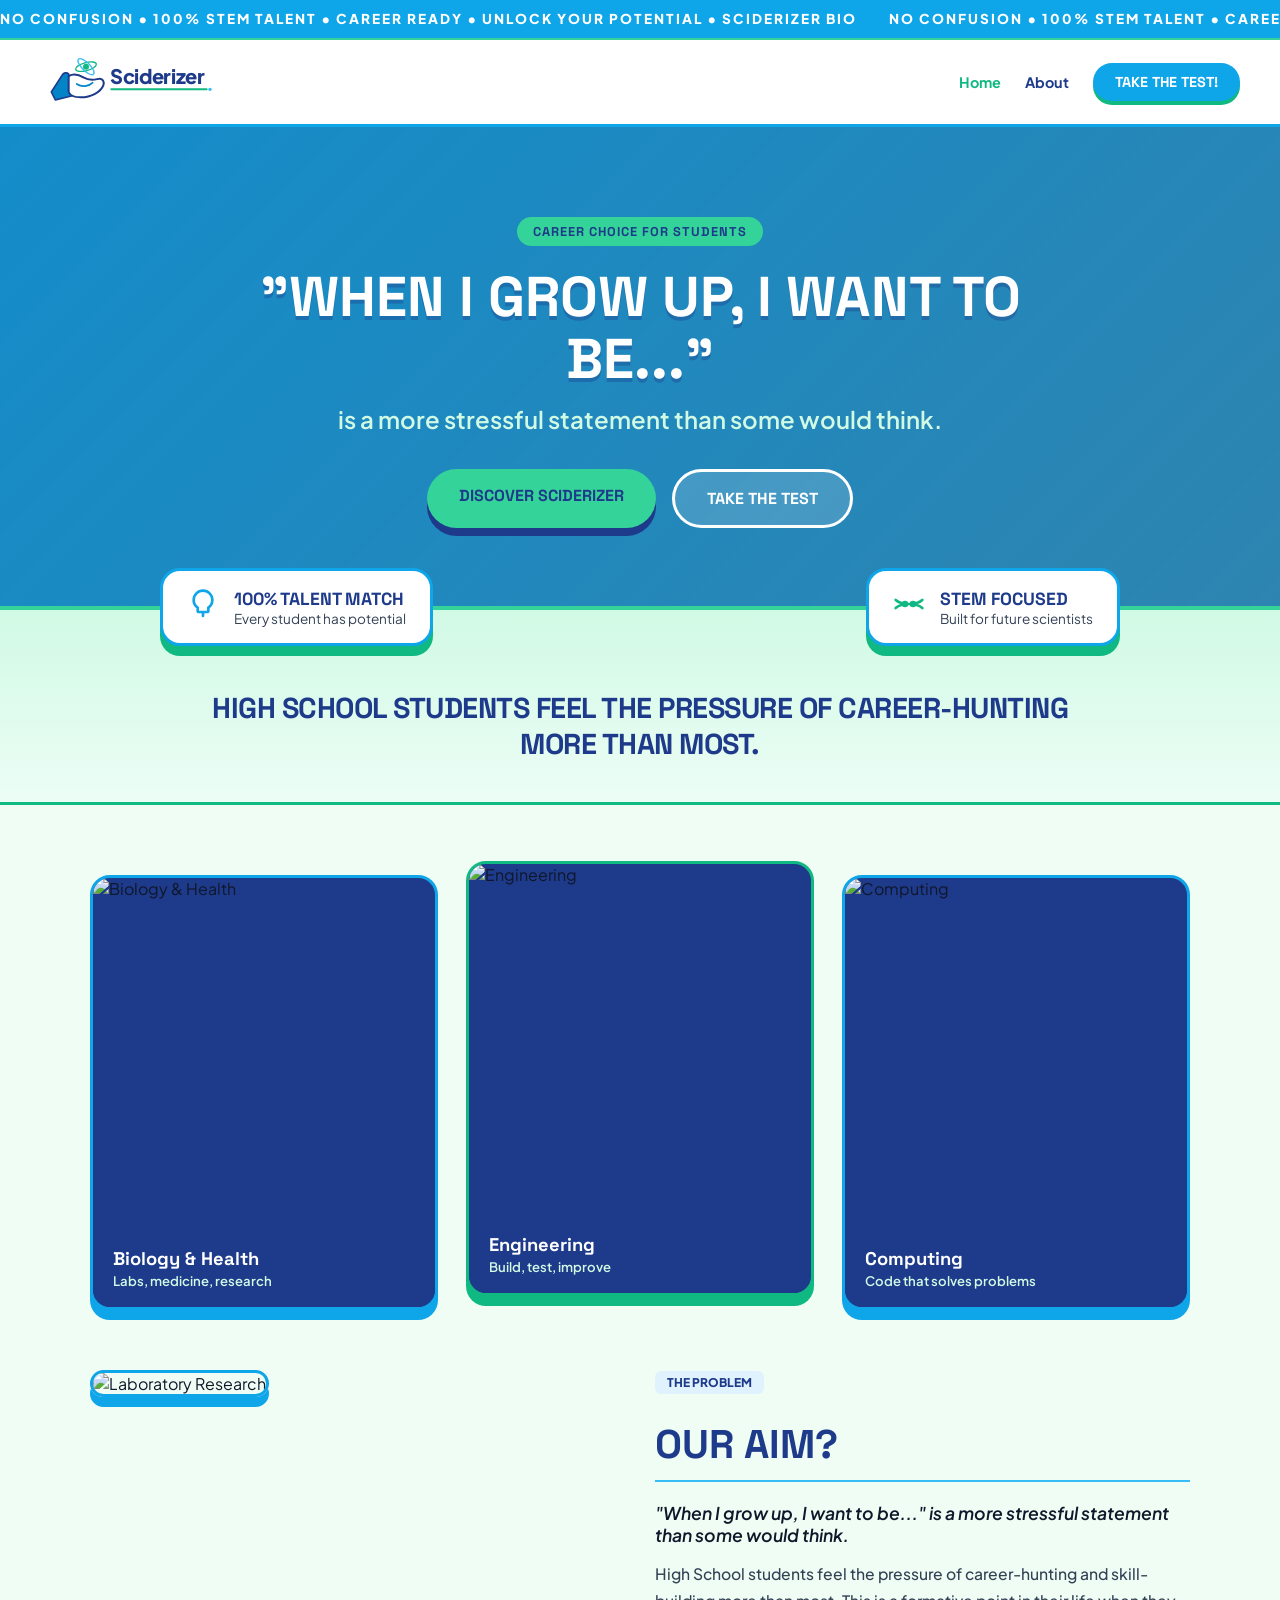
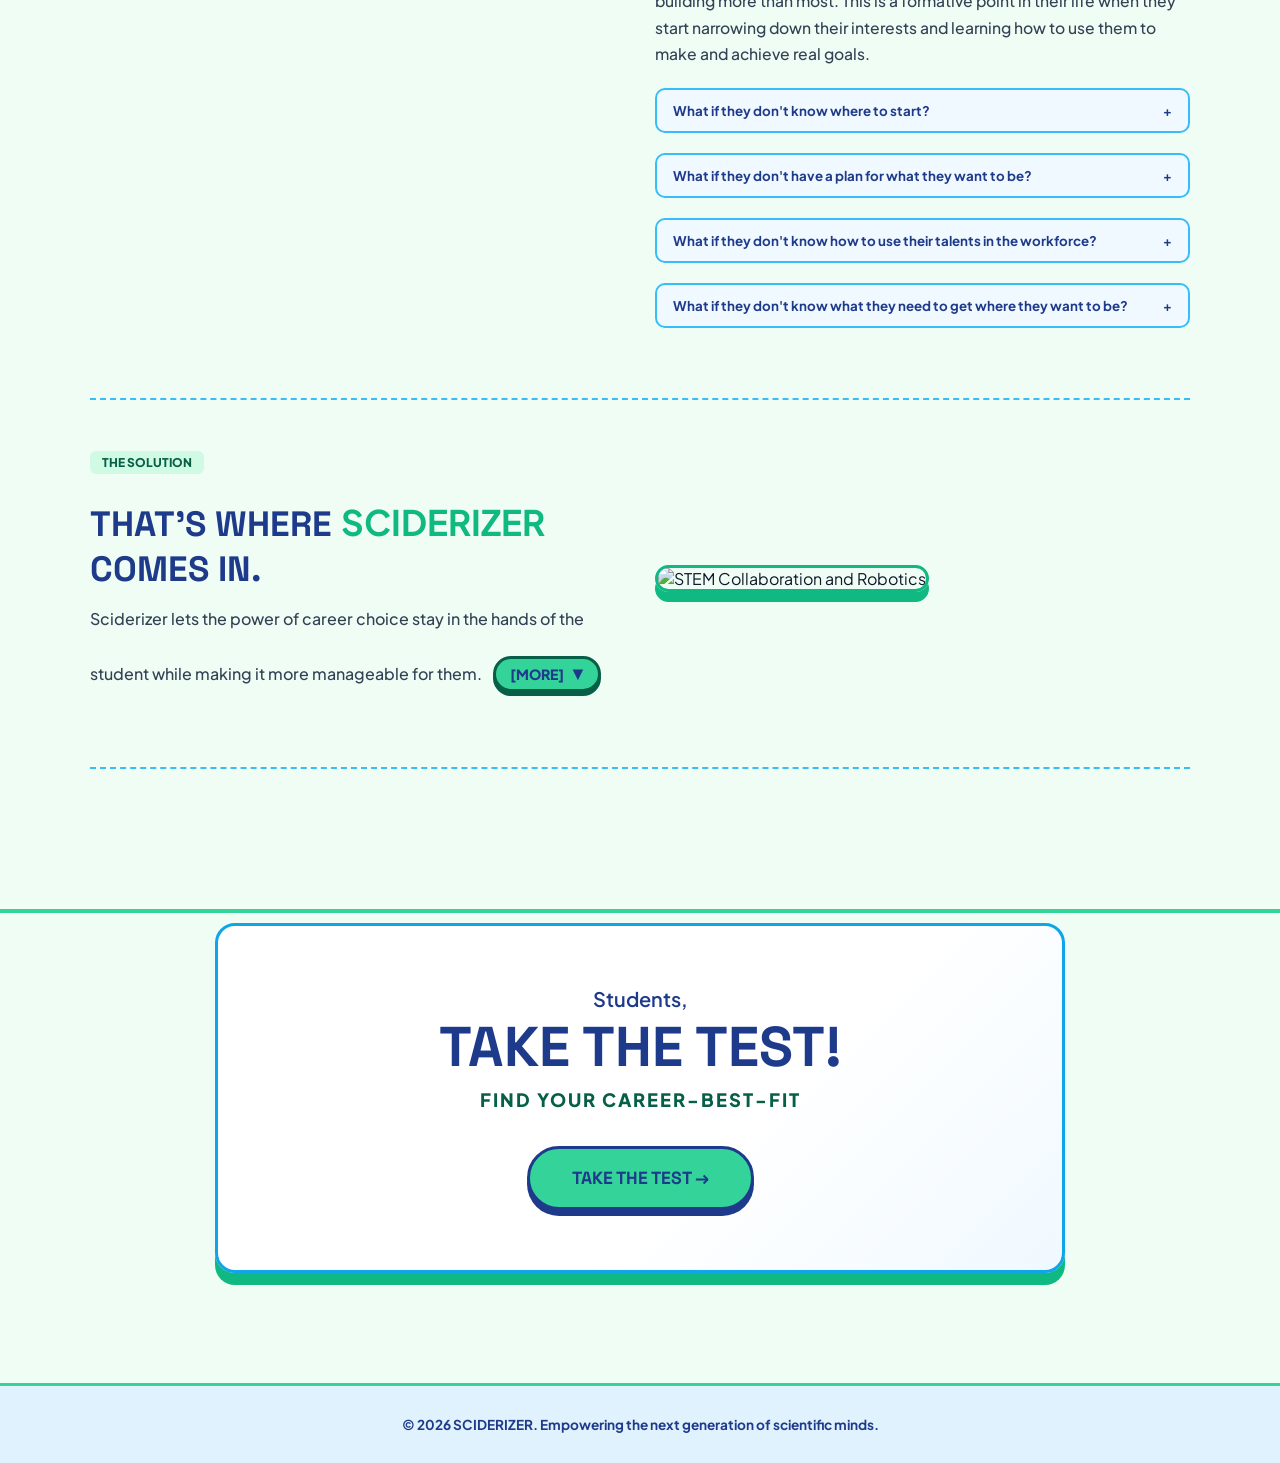
==== commit a7197d0f: "Add files via upload" ====
--- a/index.html
+++ b/index.html
@@ -15,12 +15,12 @@
 <!-- Fixed Header Container -->
 <div class="fixed-header-wrapper">
   <!-- Top Marquee Ticker -->
- <div class="ticker-bar">
-  <div class="ticker-track">
-    <span>NO CONFUSION &bull; 100% STEM TALENT &bull; CAREER READY &bull; UNLOCK YOUR POTENTIAL &bull; SCIDERIZER BIO </span>
-    <span>NO CONFUSION &bull; 100% STEM TALENT &bull; CAREER READY &bull; UNLOCK YOUR POTENTIAL &bull; SCIDERIZER BIO </span>
-  </div>
-</div>
+  <div class="ticker-bar">
+    <div class="ticker-track">
+      <span>NO CONFUSION &bull; 100% STEM TALENT &bull; CAREER READY &bull; UNLOCK YOUR POTENTIAL &bull; SCIDERIZER BIO </span>
+      <span>NO CONFUSION &bull; 100% STEM TALENT &bull; CAREER READY &bull; UNLOCK YOUR POTENTIAL &bull; SCIDERIZER BIO </span>
+    </div>
+  </div>
   <!-- Navigation Bar -->
   <header class="navbar">
     <a href="index.html" class="logo-link">
@@ -207,7 +207,7 @@
   </div>
 </footer>
 
-<script src="sound.js"></script>
+<script src="layout.js"></script>
 <script>
   const readMoreBtn = document.getElementById('readMoreBtn');
   const expandedText = document.getElementById('expandedText');
--- a/style.css
+++ b/style.css
@@ -33,6 +33,7 @@
   -webkit-text-size-adjust: 100%;
   text-size-adjust: 100%;
   scroll-behavior: smooth;
+  /* Keeps anchor targets from hiding under the fixed header (value measured by layout.js) */
   scroll-padding-top: calc(var(--header-h, 110px) + 12px);
 }
 
@@ -58,7 +59,7 @@
   background-color: var(--bg-primary);
   color: var(--text-dark);
   overflow-x: hidden;
-  padding-top: var(--header-h, 110px);
+  padding-top: var(--header-h, 110px); /* Space for fixed marquee + navbar (auto-measured by layout.js) */
 }
 
 a {
@@ -96,31 +97,17 @@
   overflow: hidden;
   white-space: nowrap;
   border-bottom: 2px solid var(--color-green-mint);
-  display: flex;
-  width: 100%;
 }
 
 .ticker-track, .marquee-track {
-  display: flex;
-  width: max-content;
-  flex-shrink: 0;
-  animation: marquee-infinite 20s linear infinite;
-}
-
-.ticker-track span, .marquee-track span {
-  display: inline-block;
-  padding-right: 2rem;
-  white-space: nowrap;
-}
-
-/* Smooth Infinite Loop Keyframe */
-@keyframes marquee-infinite {
-  0% {
-    transform: translateX(0%);
-  }
-  100% {
-    transform: translateX(-50%);
-  }
+  display: inline-flex;
+  gap: 2rem;
+  animation: marquee 25s linear infinite;
+}
+
+@keyframes marquee {
+  0% { transform: translateX(0%); }
+  100% { transform: translateX(-50%); }
 }
 
 /* 2. Fixed Navigation Bar */
@@ -1204,57 +1191,22 @@
 .highlight-banner{background:linear-gradient(180deg,var(--color-green-soft),#ecfdf5)}
 .test-portal-section .test-card-frame{background:linear-gradient(135deg,#fff 60%,var(--color-blue-soft))}
 
+
 :focus-visible{outline:3px solid var(--color-green-primary);outline-offset:3px}
 @media (max-width:768px){.photo-grid{grid-template-columns:1fr}.photo-tile{aspect-ratio:16/10}.photo-tile:nth-child(2){transform:none}.graphics-row .photo-tile{max-width:100%}}
 @media (prefers-reduced-motion:reduce){*{animation:none!important;transition:none!important}}
 
-/* FLOATING SOUND EFFECTS BUTTON */
-.sound-toggle-btn {
-  position: fixed;
-  bottom: calc(24px + env(safe-area-inset-bottom, 0px));
-  right: calc(24px + env(safe-area-inset-right, 0px));
-  z-index: 9999;
-  background: var(--surface-white);
-  border: 3px solid var(--color-blue-dark);
-  color: var(--color-blue-dark);
-  padding: 10px 18px;
-  border-radius: var(--radius-pill);
-  font-family: 'Space Grotesk', sans-serif;
-  font-weight: 800;
-  font-size: 0.85rem;
-  cursor: pointer;
-  display: flex;
-  align-items: center;
-  gap: 8px;
-  box-shadow: 0 6px 0 var(--color-blue-dark);
-  transition: var(--transition);
-}
-
-.sound-toggle-btn:hover {
-  transform: translateY(-3px);
-  box-shadow: 0 8px 0 var(--color-blue-dark), 0 0 15px rgba(16, 185, 129, 0.4);
-}
-
-.sound-toggle-btn.muted {
-  background: #f1f5f9;
-  border-color: #64748b;
-  color: #64748b;
-  box-shadow: 0 6px 0 #64748b;
-}
-
-.sound-toggle-btn.muted:hover {
-  box-shadow: 0 8px 0 #64748b;
-}
-
-.sound-icon {
-  font-size: 1.1rem;
-}
-
-/* RESPONSIVE LAYOUT */
+/* =====================================================
+   RESPONSIVE LAYOUT
+   Breakpoints: 1400+ (large desktop) | 1024 (laptop/tablet landscape)
+   900 (tablet portrait) | 768 (large phone) | 600 (phone) | 380 (small phone)
+   ===================================================== */
+
 .mission-grid > * {
   min-width: 0;
 }
 
+/* Large desktops & big monitors */
 @media (min-width: 1400px) {
   .container, .content-container {
     max-width: 1280px;
@@ -1265,6 +1217,7 @@
   }
 }
 
+/* Laptops / tablets in landscape */
 @media (max-width: 1024px) {
   .navbar {
     padding: 12px 24px;
@@ -1277,10 +1230,12 @@
   }
 }
 
+/* Tablets in portrait */
 @media (max-width: 900px) {
   .mission-grid, .results-grid {
     grid-template-columns: 1fr;
   }
+  /* Override the fixed-height inline image styles on the home page */
   .mission-grid img {
     height: auto !important;
     aspect-ratio: 16 / 10;
@@ -1300,6 +1255,7 @@
   }
 }
 
+/* Large phones / small tablets */
 @media (max-width: 768px) {
   .navbar {
     padding: 10px 16px;
@@ -1381,15 +1337,17 @@
   }
 }
 
+/* Phones */
 @media (max-width: 600px) {
   :root {
-    --header-h: 150px;
+    --header-h: 150px; /* fallback; the real value is measured by layout.js */
     --radius-card: 16px;
   }
   .container, .content-container {
     padding: 0 16px;
   }
 
+  /* Logo on the first row, links centered on the second if they don't fit */
   .navbar {
     justify-content: center;
     gap: 6px 14px;
@@ -1440,7 +1398,7 @@
     font-size: 1rem;
   }
 
-  .graphic-item {
+    .graphic-item {
     width: 72px;
     height: 72px;
   }
@@ -1478,17 +1436,9 @@
   .legend {
     font-size: 0.75rem;
   }
-
-  .sound-toggle-btn {
-    bottom: calc(14px + env(safe-area-inset-bottom, 0px));
-    right: calc(14px + env(safe-area-inset-right, 0px));
-    padding: 10px 12px;
-  }
-  .sound-label {
-    display: none;
-  }
-}
-
+}
+
+/* Small phones (iPhone SE, older Androids) */
 @media (max-width: 380px) {
   .container, .content-container {
     padding: 0 12px;
@@ -1509,6 +1459,7 @@
   }
 }
 
+/* Phones turned sideways: keep the hero compact */
 @media (max-height: 500px) and (orientation: landscape) {
   .hero-section {
     padding: 36px 20px 50px;
@@ -1516,13 +1467,63 @@
   .test-hero {
     padding: 30px 20px 26px;
   }
-  .sound-toggle-btn {
-    padding: 6px 10px;
-  }
-}
-
+}
+
+/* Touch screens: no "stuck" hover lift after tapping */
 @media (hover: none) {
   .program-card:hover, .rec-card:hover {
     transform: none;
   }
+}
+
+
+/* ===== ABOUT PAGE ===== */
+.about-main { padding: 0; }
+.about-split { padding: 90px 0 80px; }
+.about-split.reverse { background: linear-gradient(180deg, #ecfdf5, var(--bg-primary)); }
+.about-split-grid { display: grid; grid-template-columns: 1fr 1fr; gap: 60px; align-items: center; }
+.about-split-grid > * { min-width: 0; }
+
+.about-photo-stack { position: relative; padding: 0 40px 50px 0; }
+.about-photo-stack.green { padding: 0 0 50px 40px; }
+.about-photo { display: block; object-fit: cover; border-radius: var(--radius-card); border: 3px solid var(--color-blue-primary); background: var(--color-blue-dark); }
+.about-photo.main { width: 100%; height: 400px; box-shadow: var(--shadow-barebells); transform: rotate(-1.5deg); }
+.about-photo.inset { position: absolute; right: 0; bottom: 0; width: 46%; height: 190px; border: 5px solid #fff; box-shadow: 0 8px 0 var(--color-green-primary); transform: rotate(2.5deg); }
+.about-photo-stack.green .about-photo.main { border-color: var(--color-green-primary); box-shadow: var(--shadow-green); transform: rotate(1.5deg); }
+.about-photo-stack.green .about-photo.inset { right: auto; left: 0; box-shadow: 0 8px 0 var(--color-blue-primary); transform: rotate(-2.5deg); }
+.about-sticker { position: absolute; top: -14px; right: 14px; background: var(--color-green-mint); color: var(--color-blue-dark); border: 3px solid var(--color-blue-dark); border-radius: 50%; width: 92px; height: 92px; display: flex; align-items: center; justify-content: center; text-align: center; font-family: 'Space Grotesk', sans-serif; font-weight: 800; font-size: 0.85rem; line-height: 1.1; box-shadow: 0 5px 0 var(--color-blue-dark); transform: rotate(10deg); }
+
+.about-text { font-size: 1.1rem; font-weight: 600; line-height: 1.8; color: var(--text-dark); border-left: 5px solid var(--color-green-mint); padding-left: 20px; }
+.about-maybe { display: flex; flex-wrap: wrap; gap: 10px; margin-top: 22px; }
+.about-maybe span { background: var(--color-blue-soft); border: 2px solid var(--color-blue-light); color: var(--color-blue-dark); font-weight: 800; font-size: 0.85rem; padding: 6px 14px; border-radius: var(--radius-pill); }
+
+.about-dots { display: flex; align-items: center; margin-top: 26px; }
+.about-dots span { width: 16px; height: 16px; border-radius: 50%; background: var(--color-blue-primary); border: 3px solid var(--color-blue-dark); flex: none; }
+.about-dots span.end { background: var(--color-green-mint); }
+.about-dots i { flex: 1; max-width: 46px; border-top: 3px dashed var(--color-blue-light); }
+
+.about-band { background: linear-gradient(135deg, #0284c7, #0369a1); border-top: 4px solid var(--color-green-mint); border-bottom: 4px solid var(--color-green-mint); padding: 60px 0; text-align: center; color: #fff; }
+.about-band-icon { width: 80px; height: 80px; margin: 0 auto 18px; border-radius: 50%; background: rgba(255,255,255,0.15); border: 3px solid var(--color-green-mint); display: flex; align-items: center; justify-content: center; }
+.about-band-text { font-family: 'Space Grotesk', sans-serif; font-weight: 800; font-size: clamp(1.5rem, 4.5vw, 2.6rem); line-height: 1.15; max-width: 860px; margin: 0 auto; text-shadow: 0 4px 0 rgba(30,58,138,.35); }
+
+.about-cta { position: relative; padding: 90px 0 100px; text-align: center; color: #fff; background: linear-gradient(135deg, rgba(30,58,138,.92), rgba(2,132,199,.86)), url('https://images.unsplash.com/photo-1532187863486-abf9dbad1b69?auto=format&fit=crop&w=1600&q=80') center/cover no-repeat; border-top: 4px solid var(--color-green-mint); }
+.about-cta-lead { font-size: clamp(1.1rem, 2.8vw, 1.5rem); font-weight: 700; line-height: 1.5; max-width: 760px; margin: 0 auto 40px; color: var(--color-green-soft); }
+.about-cta-tiles { display: grid; grid-template-columns: repeat(3, 1fr); gap: 26px; max-width: 860px; margin: 0 auto 44px; }
+.about-cta-tiles .photo-tile { aspect-ratio: 1/1; box-shadow: 0 8px 0 var(--color-green-primary); }
+.about-cta-tiles .photo-tile:nth-child(2) { transform: translateY(-14px); }
+
+@media (max-width: 900px) {
+  .about-split { padding: 56px 0; }
+  .about-split-grid { grid-template-columns: 1fr; gap: 36px; }
+  .about-split.reverse .about-photo-stack { order: -1; }
+  .about-photo.main { height: 300px; }
+}
+@media (max-width: 600px) {
+  .about-photo-stack, .about-photo-stack.green { padding: 0 0 40px 0; }
+  .about-photo.inset { height: 130px; }
+  .about-sticker { width: 74px; height: 74px; font-size: 0.7rem; right: 6px; }
+  .about-cta { padding: 60px 0 70px; }
+  .about-cta-tiles { grid-template-columns: 1fr; gap: 16px; }
+  .about-cta-tiles .photo-tile { aspect-ratio: 16/10; }
+  .about-cta-tiles .photo-tile:nth-child(2) { transform: none; }
 }
